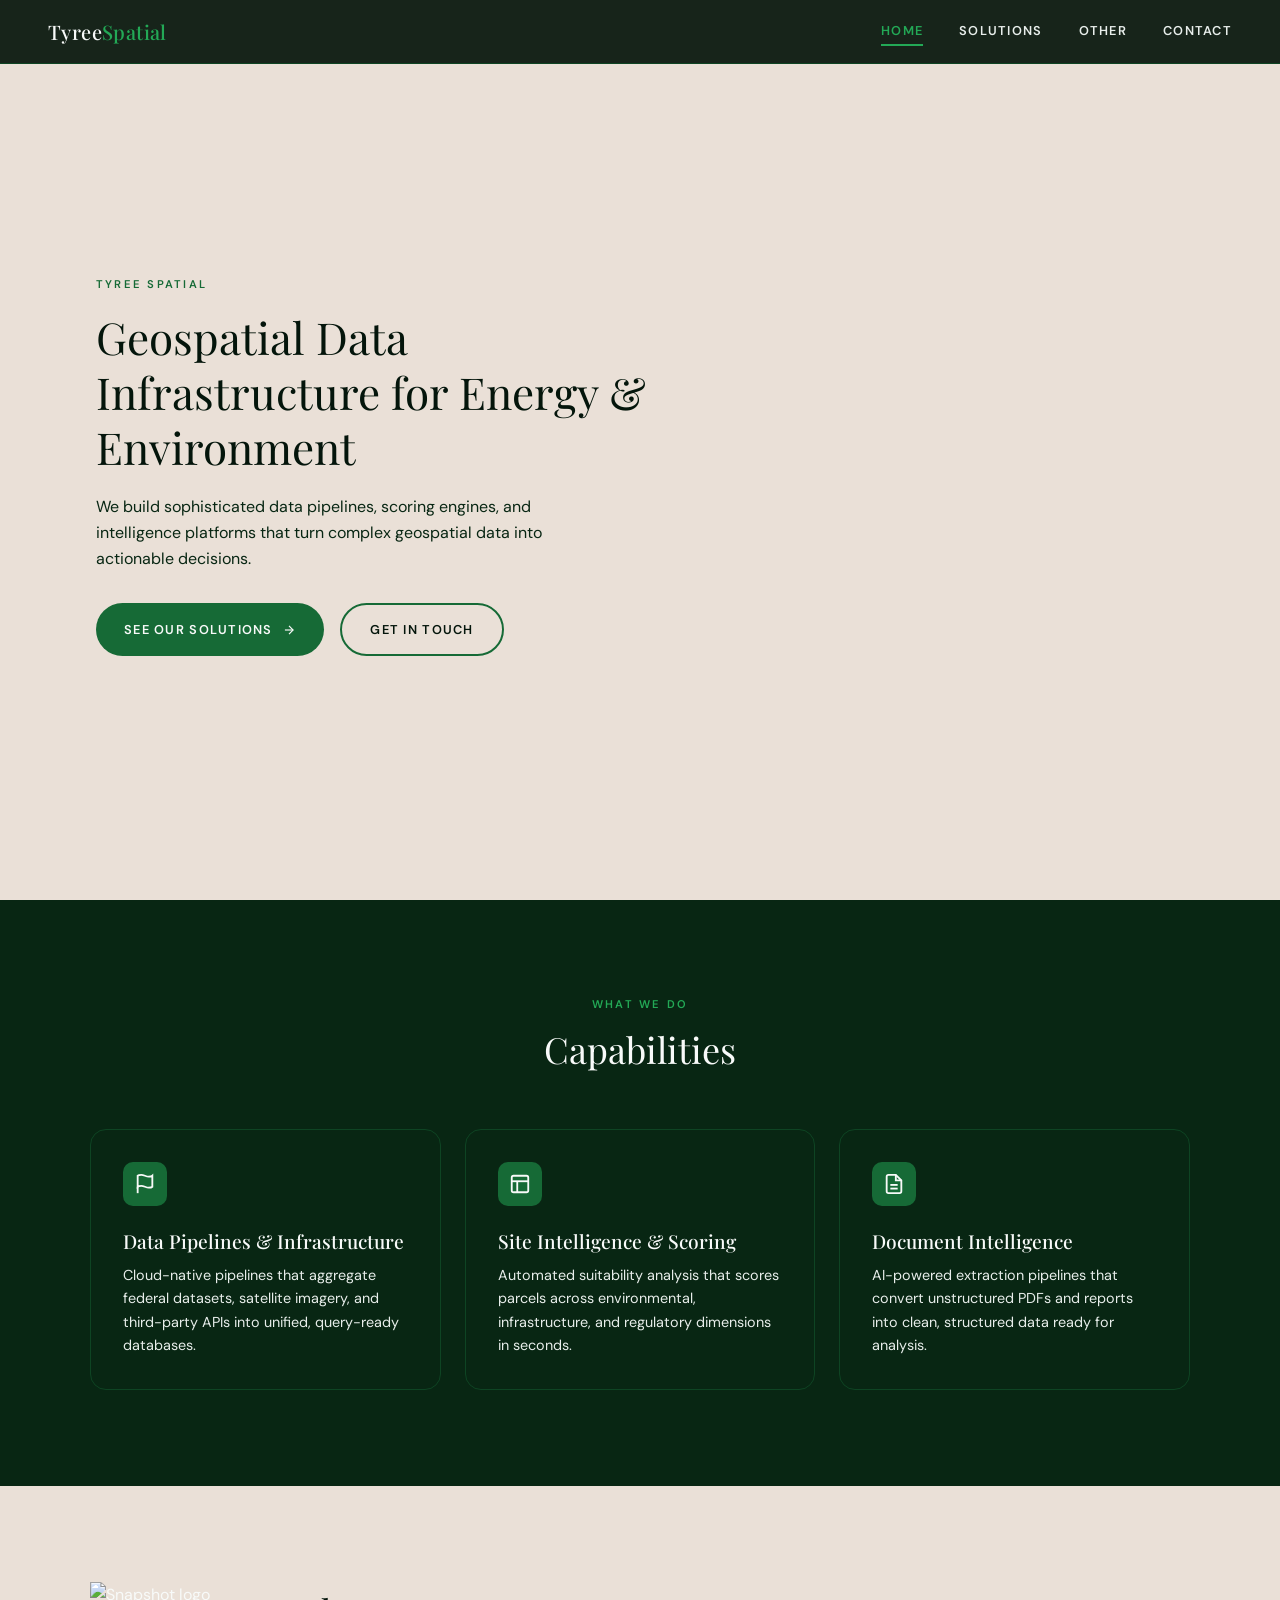
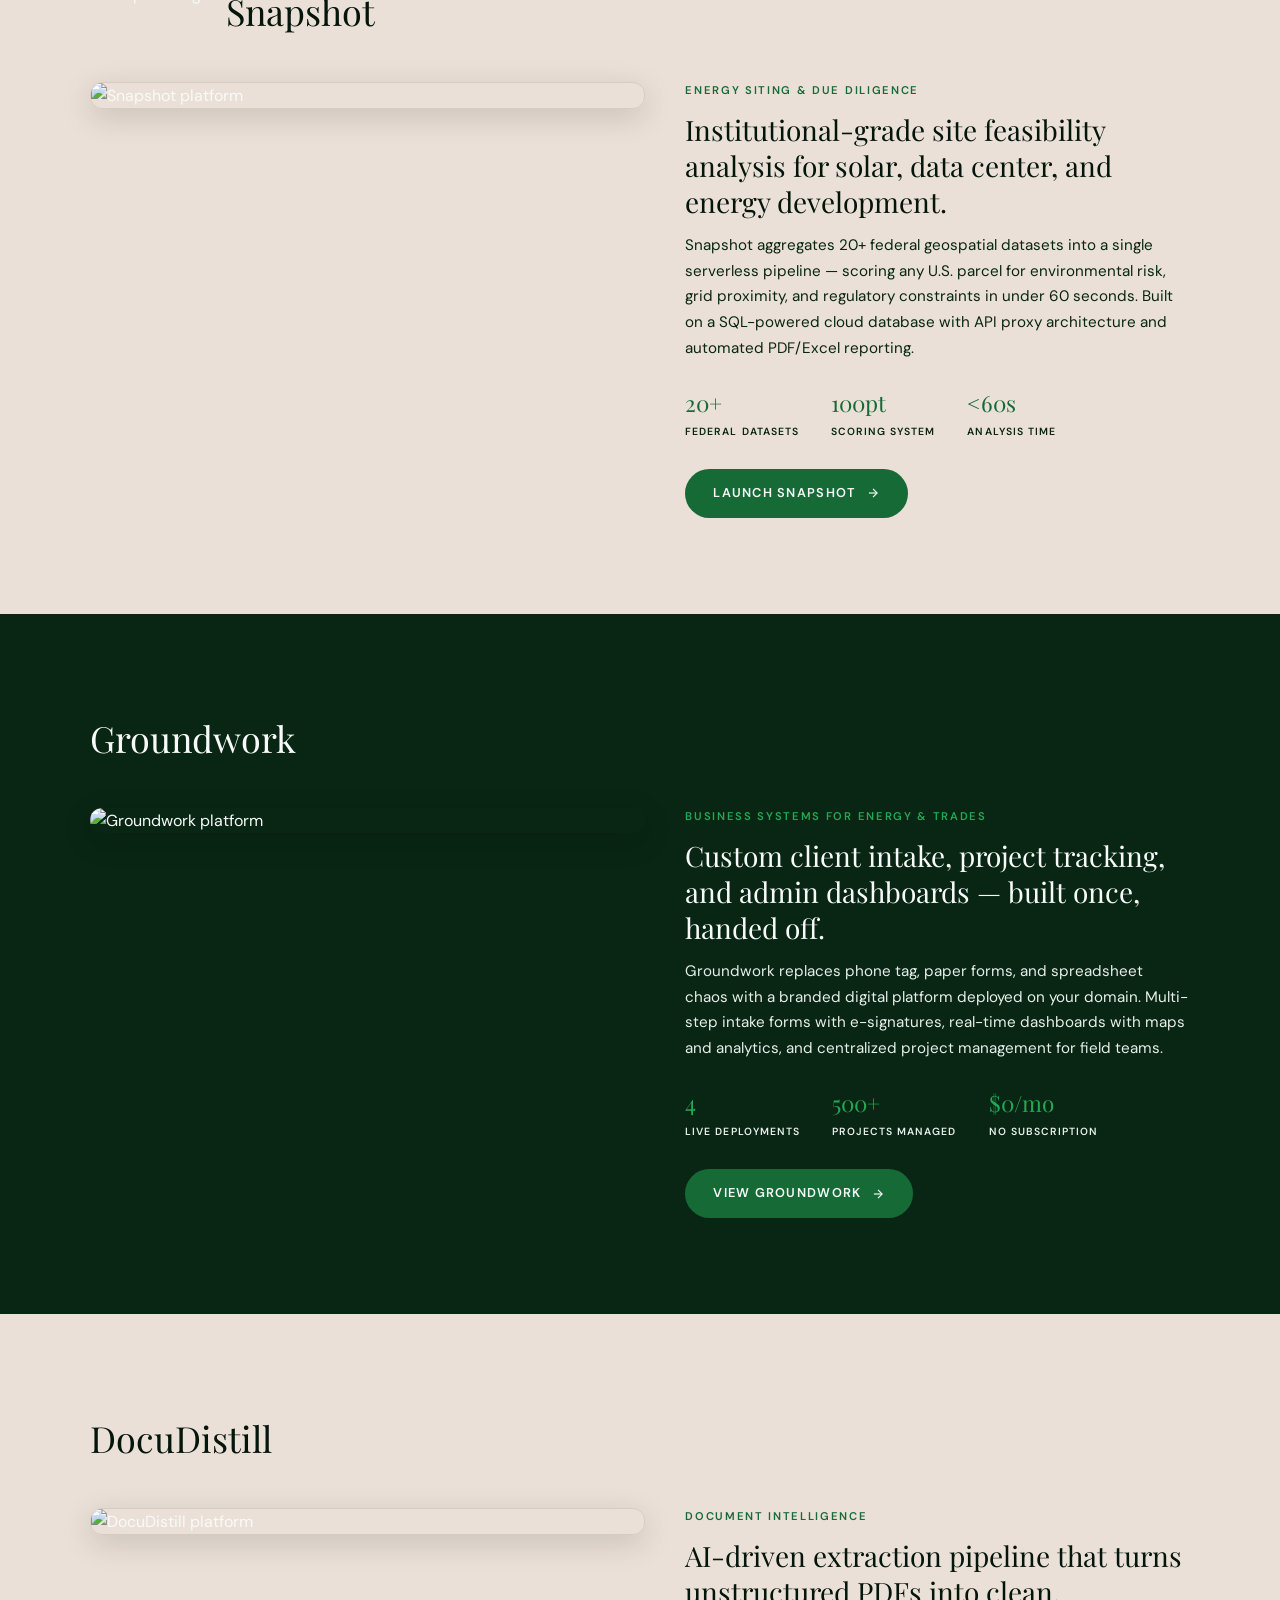
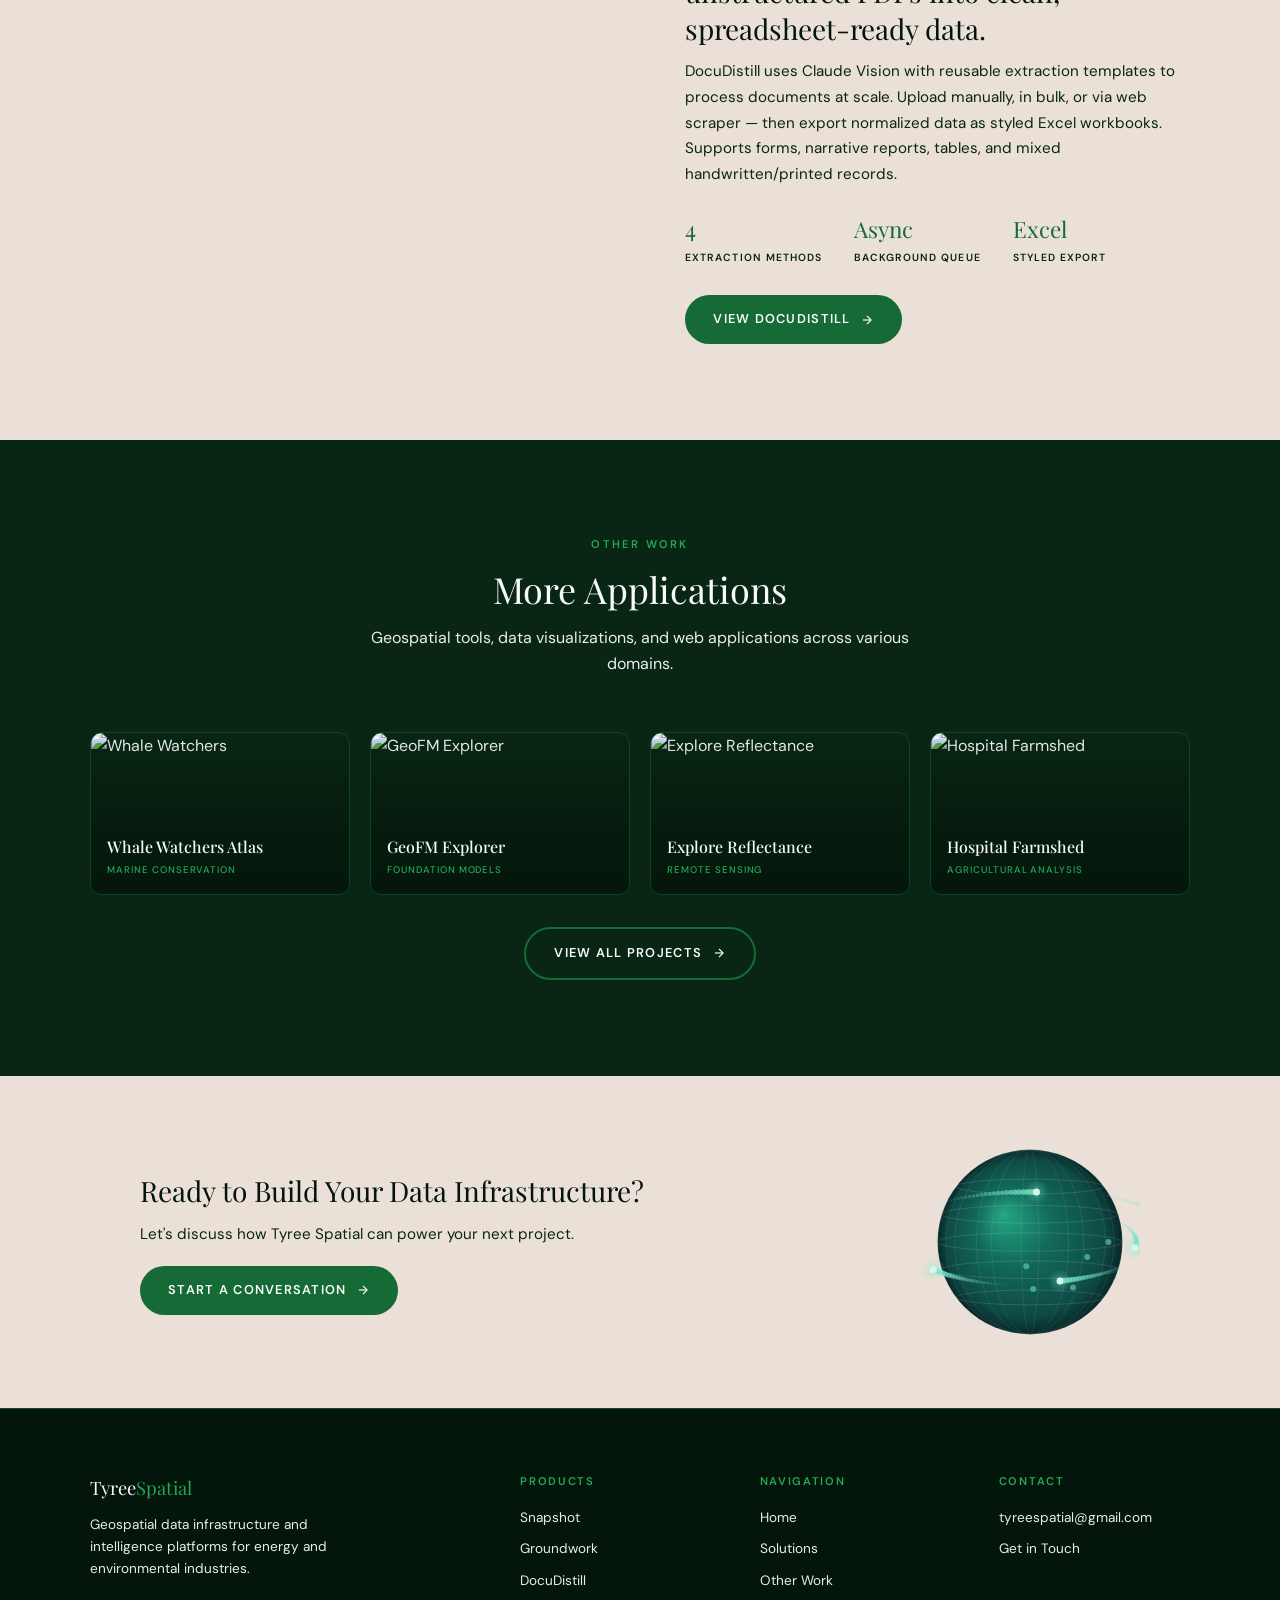
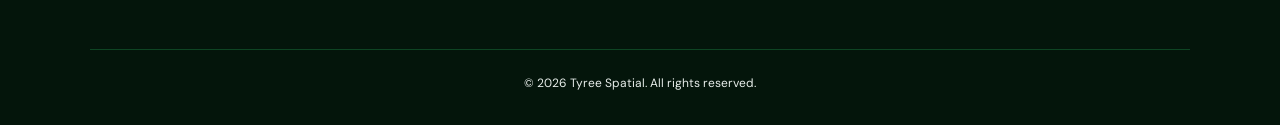
==== index.html @ fcd2a638 "Add files via upload" ====
<!DOCTYPE html>
<html lang="en">
<head>
    <meta charset="UTF-8">
    <meta name="viewport" content="width=device-width, initial-scale=1.0">
    <title>Tyree Spatial | Geospatial Data Infrastructure</title>
    <link rel="preconnect" href="https://fonts.googleapis.com">
    <link rel="preconnect" href="https://fonts.gstatic.com" crossorigin>
    <link href="https://fonts.googleapis.com/css2?family=Playfair+Display:wght@400;500;600&family=DM+Sans:wght@400;500;600&display=swap" rel="stylesheet">
    <link rel="stylesheet" href="styles.css">
    <style>
        /* HERO */
        .hero {
            min-height: 100vh;
            display: flex;
            align-items: center;
            padding: 6rem 2rem 4rem 6rem;
            background: var(--tan);
            position: relative;
            overflow: hidden;
        }

        .hero-content {
            position: relative;
            z-index: 10;
            max-width: 580px;
        }

        .hero-earth {
            position: absolute;
            right: -18%;
            top: 50%;
            transform: translateY(-50%);
            width: 60vw;
            max-width: 850px;
            opacity: 0.15;
            pointer-events: none;
        }

        .hero-label {
            font-size: 0.7rem;
            font-weight: 600;
            letter-spacing: 0.2em;
            text-transform: uppercase;
            color: var(--green-accent);
            margin-bottom: 1rem;
            opacity: 0;
            animation: fadeIn 0.8s ease-out 0.2s forwards;
        }

        .hero-headline {
            font-family: 'Playfair Display', serif;
            font-size: clamp(1.75rem, 4vw, 2.75rem);
            font-weight: 400;
            line-height: 1.25;
            color: var(--green-darkest);
            margin-bottom: 1.25rem;
            opacity: 0;
            animation: fadeIn 0.8s ease-out 0.4s forwards;
        }

        .hero-sub {
            font-size: 1rem;
            color: var(--green-dark);
            max-width: 500px;
            margin-bottom: 2rem;
            opacity: 0;
            animation: fadeIn 0.8s ease-out 0.6s forwards;
        }

        .hero-cta {
            display: flex;
            gap: 1rem;
            flex-wrap: wrap;
            opacity: 0;
            animation: fadeIn 0.8s ease-out 0.8s forwards;
        }

        /* WHAT WE DO */
        .capabilities-grid {
            display: grid;
            grid-template-columns: repeat(3, 1fr);
            gap: 1.5rem;
        }

        .cap-card {
            background: var(--green-dark);
            border: 1px solid var(--green-mid);
            border-radius: 16px;
            padding: 2rem;
            transition: all 0.4s ease;
        }

        .cap-card:hover {
            transform: translateY(-6px);
            border-color: var(--green-accent);
            box-shadow: 0 12px 32px rgba(0,0,0,0.3);
        }

        .cap-icon {
            width: 44px;
            height: 44px;
            background: var(--green-accent);
            border-radius: 10px;
            display: flex;
            align-items: center;
            justify-content: center;
            margin-bottom: 1.25rem;
        }

        .cap-icon svg {
            width: 22px;
            height: 22px;
            stroke: var(--white);
            fill: none;
        }

        .cap-title {
            font-family: 'Playfair Display', serif;
            font-size: 1.2rem;
            font-weight: 500;
            margin-bottom: 0.5rem;
        }

        .cap-desc {
            font-size: 0.9rem;
            color: var(--white-soft);
            line-height: 1.6;
        }

        /* FEATURED PRODUCT */
        .featured-header {
            max-width: 1100px;
            margin: 0 auto 2.5rem;
            display: flex;
            align-items: center;
            gap: 1rem;
        }

        .featured-header h2 {
            font-family: 'Playfair Display', serif;
            font-size: clamp(1.5rem, 3.5vw, 2.25rem);
            font-weight: 400;
        }

        .bg-tan .featured-header h2 { color: var(--green-darkest); }

        .featured-logo {
            height: 60px;
            width: auto;
        }

        .featured-layout {
            max-width: 1100px;
            margin: 0 auto;
            display: grid;
            grid-template-columns: 1.1fr 1fr;
            gap: 2.5rem;
            align-items: start;
        }

        .featured-image {
            border-radius: 12px;
            overflow: hidden;
            box-shadow: 0 8px 30px rgba(0,0,0,0.15);
            text-decoration: none;
            display: block;
        }

        .featured-image img {
            width: 100%;
            display: block;
        }

        .featured-image.placeholder {
            aspect-ratio: 16/10;
            background: var(--green-mid);
            display: flex;
            align-items: center;
            justify-content: center;
            border: 1px solid var(--green-mid);
        }

        .featured-image.placeholder svg {
            width: 64px;
            height: 64px;
            stroke: var(--green-light);
            fill: none;
            opacity: 0.5;
        }

        .bg-tan .featured-image { border: 1px solid var(--tan-soft); }

        .featured-label {
            font-size: 0.7rem;
            font-weight: 600;
            letter-spacing: 0.15em;
            text-transform: uppercase;
            color: var(--green-light);
            margin-bottom: 0.75rem;
        }

        .bg-tan .featured-label { color: var(--green-accent); }

        .featured-title {
            font-family: 'Playfair Display', serif;
            font-size: clamp(1.3rem, 2.5vw, 1.75rem);
            font-weight: 400;
            margin-bottom: 0.75rem;
            line-height: 1.3;
        }

        .bg-tan .featured-title { color: var(--green-darkest); }

        .featured-desc {
            font-size: 0.95rem;
            color: var(--white-soft);
            line-height: 1.7;
            margin-bottom: 1.5rem;
        }

        .bg-tan .featured-desc { color: var(--green-dark); }

        .featured-stats {
            display: flex;
            gap: 2rem;
            margin-bottom: 1.75rem;
        }

        .featured-stat-num {
            font-family: 'Playfair Display', serif;
            font-size: 1.4rem;
            color: var(--green-light);
        }

        .bg-tan .featured-stat-num { color: var(--green-accent); }

        .featured-stat-label {
            font-size: 0.65rem;
            font-weight: 600;
            letter-spacing: 0.1em;
            text-transform: uppercase;
            color: var(--white-soft);
            margin-top: 0.15rem;
        }

        .bg-tan .featured-stat-label { color: var(--green-dark); }

        /* OTHER WORK GRID */
        .other-grid {
            max-width: 1100px;
            margin: 0 auto;
            display: grid;
            grid-template-columns: repeat(4, 1fr);
            gap: 1.25rem;
        }

        .other-card {
            position: relative;
            aspect-ratio: 16/10;
            border-radius: 12px;
            overflow: hidden;
            text-decoration: none;
            border: 1px solid var(--green-mid);
            transition: all 0.4s ease;
        }

        .other-card:hover {
            transform: translateY(-6px);
            box-shadow: 0 12px 32px rgba(0,0,0,0.4);
            border-color: var(--green-accent);
        }

        .other-card img {
            width: 100%;
            height: 100%;
            object-fit: cover;
            transition: transform 0.5s ease;
        }

        .other-card:hover img { transform: scale(1.06); }

        .other-card::before {
            content: '';
            position: absolute;
            inset: 0;
            background: linear-gradient(to top, hsla(143,66%,5%,0.95) 0%, hsla(143,66%,5%,0.65) 40%, transparent 100%);
            z-index: 1;
        }

        .other-card-content {
            position: absolute;
            bottom: 0; left: 0; right: 0;
            padding: 1rem;
            z-index: 2;
        }

        .other-card-name {
            font-family: 'Playfair Display', serif;
            font-size: 1rem;
            font-weight: 500;
            color: var(--white);
            margin-bottom: 0.15rem;
        }

        .other-card-tag {
            font-size: 0.6rem;
            font-weight: 500;
            letter-spacing: 0.1em;
            text-transform: uppercase;
            color: var(--green-light);
        }

        .other-more {
            text-align: center;
            margin-top: 2rem;
        }

        /* CTA WITH GLOBE */
        .cta-bottom {
            padding: 3.5rem 2rem;
            background: var(--tan);
            overflow: hidden;
        }

        .cta-inner {
            max-width: 1000px;
            margin: 0 auto;
            display: grid;
            grid-template-columns: 1fr auto;
            align-items: center;
            gap: 2rem;
        }

        .cta-title {
            font-family: 'Playfair Display', serif;
            font-size: clamp(1.3rem, 3vw, 1.75rem);
            font-weight: 400;
            margin-bottom: 0.5rem;
            color: var(--green-darkest);
        }

        .cta-sub {
            font-size: 0.95rem;
            color: var(--green-dark);
            margin-bottom: 1.25rem;
            max-width: 450px;
        }

        .cta-globe-wrap {
            width: 220px;
            height: 220px;
        }

        .cta-canvas {
            width: 100%;
            height: 100%;
            display: block;
        }

        /* RESPONSIVE */
        @media (max-width: 900px) {
            .hero {
                padding: 6rem 2rem 3rem;
                text-align: center;
                justify-content: center;
            }
            .hero-content { max-width: 600px; margin: 0 auto; }
            .hero-cta { justify-content: center; }
            .hero-earth {
                right: -20%; top: auto; bottom: -30%;
                transform: none; width: 85vw; opacity: 0.1;
            }
            .capabilities-grid { grid-template-columns: 1fr; max-width: 420px; margin: 0 auto; }
            .featured-layout { grid-template-columns: 1fr; gap: 2rem; }
            .other-grid { grid-template-columns: repeat(2, 1fr); }
            .cta-inner { grid-template-columns: 1fr; text-align: center; }
            .cta-globe-wrap { width: 180px; height: 180px; margin: 0 auto; }
        }

        @media (max-width: 600px) {
            .hero { padding: 5rem 1.5rem 2.5rem; }
            .hero-headline { font-size: 1.5rem; }
            .hero-cta { flex-direction: column; align-items: center; }
            .btn { width: 100%; max-width: 280px; justify-content: center; }
        }
    </style>
</head>
<body>
    <div id="nav"></div>

    <!-- HERO -->
    <section class="hero">
        <img src="https://raw.githubusercontent.com/qtyree1328/TyreeSpatial_photos/refs/heads/main/earth.png" alt="" class="hero-earth">
        <div class="hero-content">
            <p class="hero-label">Tyree Spatial</p>
            <h1 class="hero-headline">Geospatial Data Infrastructure for Energy & Environment</h1>
            <p class="hero-sub">We build sophisticated data pipelines, scoring engines, and intelligence platforms that turn complex geospatial data into actionable decisions.</p>
            <div class="hero-cta">
                <a href="solutions.html" class="btn btn-primary">
                    See Our Solutions
                    <svg viewBox="0 0 24 24" stroke-width="2"><line x1="5" y1="12" x2="19" y2="12"></line><polyline points="12 5 19 12 12 19"></polyline></svg>
                </a>
                <a href="contact.html" class="btn btn-secondary dark">Get in Touch</a>
            </div>
        </div>
    </section>

    <!-- WHAT WE DO -->
    <section class="section bg-dark">
        <div class="section-header">
            <p class="section-label">What We Do</p>
            <h2 class="section-title">Capabilities</h2>
        </div>
        <div class="container">
            <div class="capabilities-grid">
                <div class="cap-card reveal">
                    <div class="cap-icon">
                        <svg viewBox="0 0 24 24" stroke-width="2"><path d="M4 15s1-1 4-1 5 2 8 2 4-1 4-1V3s-1 1-4 1-5-2-8-2-4 1-4 1z"></path><line x1="4" y1="22" x2="4" y2="15"></line></svg>
                    </div>
                    <h3 class="cap-title">Data Pipelines & Infrastructure</h3>
                    <p class="cap-desc">Cloud-native pipelines that aggregate federal datasets, satellite imagery, and third-party APIs into unified, query-ready databases.</p>
                </div>
                <div class="cap-card reveal">
                    <div class="cap-icon">
                        <svg viewBox="0 0 24 24" stroke-width="2"><rect x="3" y="3" width="18" height="18" rx="2"></rect><path d="M3 9h18"></path><path d="M9 21V9"></path></svg>
                    </div>
                    <h3 class="cap-title">Site Intelligence & Scoring</h3>
                    <p class="cap-desc">Automated suitability analysis that scores parcels across environmental, infrastructure, and regulatory dimensions in seconds.</p>
                </div>
                <div class="cap-card reveal">
                    <div class="cap-icon">
                        <svg viewBox="0 0 24 24" stroke-width="2"><path d="M14 2H6a2 2 0 0 0-2 2v16a2 2 0 0 0 2 2h12a2 2 0 0 0 2-2V8z"></path><polyline points="14 2 14 8 20 8"></polyline><line x1="16" y1="13" x2="8" y2="13"></line><line x1="16" y1="17" x2="8" y2="17"></line></svg>
                    </div>
                    <h3 class="cap-title">Document Intelligence</h3>
                    <p class="cap-desc">AI-powered extraction pipelines that convert unstructured PDFs and reports into clean, structured data ready for analysis.</p>
                </div>
            </div>
        </div>
    </section>

    <!-- SNAPSHOT -->
    <section class="section bg-tan" id="snapshot">
        <div class="featured-header reveal">
            <img src="https://raw.githubusercontent.com/qtyree1328/TyreeSpatial_photos/refs/heads/main/Snap_logo.png" alt="Snapshot logo" class="featured-logo">
            <h2>Snapshot</h2>
        </div>
        <div class="featured-layout">
            <a href="https://snapshot-tyree.web.app/" target="_blank" class="featured-image reveal">
                <img src="https://raw.githubusercontent.com/qtyree1328/TyreeSpatial_photos/refs/heads/main/snapshot1.png" alt="Snapshot platform">
            </a>
            <div class="reveal">
                <p class="featured-label">Energy Siting & Due Diligence</p>
                <h3 class="featured-title">Institutional-grade site feasibility analysis for solar, data center, and energy development.</h3>
                <p class="featured-desc">Snapshot aggregates 20+ federal geospatial datasets into a single serverless pipeline — scoring any U.S. parcel for environmental risk, grid proximity, and regulatory constraints in under 60 seconds. Built on a SQL-powered cloud database with API proxy architecture and automated PDF/Excel reporting.</p>
                <div class="featured-stats">
                    <div>
                        <div class="featured-stat-num">20+</div>
                        <div class="featured-stat-label">Federal Datasets</div>
                    </div>
                    <div>
                        <div class="featured-stat-num">100pt</div>
                        <div class="featured-stat-label">Scoring System</div>
                    </div>
                    <div>
                        <div class="featured-stat-num">&lt;60s</div>
                        <div class="featured-stat-label">Analysis Time</div>
                    </div>
                </div>
                <a href="https://snapshot-tyree.web.app/" target="_blank" class="btn btn-primary">
                    Launch Snapshot
                    <svg viewBox="0 0 24 24" stroke-width="2"><line x1="5" y1="12" x2="19" y2="12"></line><polyline points="12 5 19 12 12 19"></polyline></svg>
                </a>
            </div>
        </div>
    </section>

    <!-- GROUNDWORK -->
    <section class="section bg-dark" id="groundwork">
        <div class="featured-header reveal">
            <h2>Groundwork</h2>
        </div>
        <div class="featured-layout">
            <a href="https://qtyree1328.github.io/Lead-Forms/" target="_blank" class="featured-image reveal">
                <img src="https://raw.githubusercontent.com/qtyree1328/TyreeSpatial_photos/refs/heads/main/groundwork.png" alt="Groundwork platform">
            </a>
            <div class="reveal">
                <p class="featured-label">Business Systems for Energy & Trades</p>
                <h3 class="featured-title">Custom client intake, project tracking, and admin dashboards — built once, handed off.</h3>
                <p class="featured-desc">Groundwork replaces phone tag, paper forms, and spreadsheet chaos with a branded digital platform deployed on your domain. Multi-step intake forms with e-signatures, real-time dashboards with maps and analytics, and centralized project management for field teams.</p>
                <div class="featured-stats">
                    <div>
                        <div class="featured-stat-num">4</div>
                        <div class="featured-stat-label">Live Deployments</div>
                    </div>
                    <div>
                        <div class="featured-stat-num">500+</div>
                        <div class="featured-stat-label">Projects Managed</div>
                    </div>
                    <div>
                        <div class="featured-stat-num">$0/mo</div>
                        <div class="featured-stat-label">No Subscription</div>
                    </div>
                </div>
                <a href="https://qtyree1328.github.io/Lead-Forms/" target="_blank" class="btn btn-primary">
                    View Groundwork
                    <svg viewBox="0 0 24 24" stroke-width="2"><line x1="5" y1="12" x2="19" y2="12"></line><polyline points="12 5 19 12 12 19"></polyline></svg>
                </a>
            </div>
        </div>
    </section>

    <!-- DOCUDISTILL -->
    <section class="section bg-tan" id="docudistill">
        <div class="featured-header reveal">
            <h2>DocuDistill</h2>
        </div>
        <div class="featured-layout">
            <a href="https://qtyree1328.github.io/docudistill/" target="_blank" class="featured-image reveal">
                <img src="https://raw.githubusercontent.com/qtyree1328/TyreeSpatial_photos/refs/heads/main/DocuDistill.png" alt="DocuDistill platform">
            </a>
            <div class="reveal">
                <p class="featured-label">Document Intelligence</p>
                <h3 class="featured-title">AI-driven extraction pipeline that turns unstructured PDFs into clean, spreadsheet-ready data.</h3>
                <p class="featured-desc">DocuDistill uses Claude Vision with reusable extraction templates to process documents at scale. Upload manually, in bulk, or via web scraper — then export normalized data as styled Excel workbooks. Supports forms, narrative reports, tables, and mixed handwritten/printed records.</p>
                <div class="featured-stats">
                    <div>
                        <div class="featured-stat-num">4</div>
                        <div class="featured-stat-label">Extraction Methods</div>
                    </div>
                    <div>
                        <div class="featured-stat-num">Async</div>
                        <div class="featured-stat-label">Background Queue</div>
                    </div>
                    <div>
                        <div class="featured-stat-num">Excel</div>
                        <div class="featured-stat-label">Styled Export</div>
                    </div>
                </div>
                <a href="https://qtyree1328.github.io/docudistill/" target="_blank" class="btn btn-primary">
                    View DocuDistill
                    <svg viewBox="0 0 24 24" stroke-width="2"><line x1="5" y1="12" x2="19" y2="12"></line><polyline points="12 5 19 12 12 19"></polyline></svg>
                </a>
            </div>
        </div>
    </section>

    <!-- OTHER WORK -->
    <section class="section bg-dark">
        <div class="section-header">
            <p class="section-label">Other Work</p>
            <h2 class="section-title">More Applications</h2>
            <p class="section-subtitle">Geospatial tools, data visualizations, and web applications across various domains.</p>
        </div>
        <div class="other-grid">
            <a href="https://whalewatchersatlas.com/" class="other-card reveal" target="_blank">
                <img src="https://raw.githubusercontent.com/qtyree1328/TyreeSpatial_photos/refs/heads/main/Whale_watchers.png" alt="Whale Watchers">
                <div class="other-card-content">
                    <h3 class="other-card-name">Whale Watchers Atlas</h3>
                    <p class="other-card-tag">Marine Conservation</p>
                </div>
            </a>
            <a href="https://geospatialfms.com" class="other-card reveal" target="_blank">
                <img src="https://raw.githubusercontent.com/qtyree1328/TyreeSpatial_photos/refs/heads/main/geofm.jpg" alt="GeoFM Explorer">
                <div class="other-card-content">
                    <h3 class="other-card-name">GeoFM Explorer</h3>
                    <p class="other-card-tag">Foundation Models</p>
                </div>
            </a>
            <a href="https://explorereflectance.com/" class="other-card reveal" target="_blank">
                <img src="https://raw.githubusercontent.com/qtyree1328/TyreeSpatial_photos/refs/heads/main/Explore_reflectance.png" alt="Explore Reflectance">
                <div class="other-card-content">
                    <h3 class="other-card-name">Explore Reflectance</h3>
                    <p class="other-card-tag">Remote Sensing</p>
                </div>
            </a>
            <a href="https://hospitalfarmshed.com/" class="other-card reveal" target="_blank">
                <img src="https://raw.githubusercontent.com/qtyree1328/TyreeSpatial_photos/refs/heads/main/Farmshed.png" alt="Hospital Farmshed">
                <div class="other-card-content">
                    <h3 class="other-card-name">Hospital Farmshed</h3>
                    <p class="other-card-tag">Agricultural Analysis</p>
                </div>
            </a>
        </div>
        <div class="other-more">
            <a href="other.html" class="btn btn-secondary reveal">
                View All Projects
                <svg viewBox="0 0 24 24" stroke-width="2"><line x1="5" y1="12" x2="19" y2="12"></line><polyline points="12 5 19 12 12 19"></polyline></svg>
            </a>
        </div>
    </section>

    <!-- CTA WITH GLOBE -->
    <section class="cta-bottom">
        <div class="cta-inner">
            <div>
                <h2 class="cta-title reveal">Ready to Build Your Data Infrastructure?</h2>
                <p class="cta-sub reveal">Let's discuss how Tyree Spatial can power your next project.</p>
                <a href="contact.html" class="btn btn-primary reveal">
                    Start a Conversation
                    <svg viewBox="0 0 24 24" stroke-width="2"><line x1="5" y1="12" x2="19" y2="12"></line><polyline points="12 5 19 12 12 19"></polyline></svg>
                </a>
            </div>
            <div class="cta-globe-wrap">
                <canvas class="cta-canvas" id="globeCanvas"></canvas>
            </div>
        </div>
    </section>

    <div id="footer"></div>

    <script src="nav.js"></script>
    <script>
        document.getElementById('nav').innerHTML = getNav('Home');
        document.getElementById('footer').innerHTML = getFooter();
        initNav();
        initReveal();

        // Spinning Globe
        const canvas = document.getElementById('globeCanvas');
        const ctx = canvas.getContext('2d');
        let time = 0;
        function resizeCanvas() { canvas.width = canvas.offsetWidth; canvas.height = canvas.offsetHeight; }
        resizeCanvas();
        window.addEventListener('resize', resizeCanvas);
        function drawGlobe() {
            const w = canvas.width, h = canvas.height;
            ctx.clearRect(0, 0, w, h);
            const cx = w * 0.5, cy = h * 0.5, r = Math.min(w, h) * 0.42;
            const grad = ctx.createRadialGradient(cx - r * 0.3, cy - r * 0.3, 0, cx, cy, r);
            grad.addColorStop(0, '#25a882'); grad.addColorStop(0.4, '#126b5c'); grad.addColorStop(0.85, '#0e4a45'); grad.addColorStop(1, '#072828');
            ctx.beginPath(); ctx.arc(cx, cy, r, 0, Math.PI * 2); ctx.fillStyle = grad; ctx.fill();
            ctx.strokeStyle = 'rgba(255,255,255,0.12)'; ctx.lineWidth = 1;
            for (let i = -2; i <= 2; i++) { const latY = cy + i * r * 0.3; const latR = Math.sqrt(r * r - (i * r * 0.3) ** 2); if (latR > 0) { ctx.beginPath(); ctx.ellipse(cx, latY, latR, latR * 0.1, 0, 0, Math.PI * 2); ctx.stroke(); } }
            ctx.strokeStyle = 'rgba(255,255,255,0.08)';
            for (let i = 0; i < 6; i++) { const angle = (i / 6) * Math.PI + time * 0.15; const scaleX = Math.cos(angle); ctx.beginPath(); ctx.ellipse(cx, cy, Math.abs(scaleX) * r, r, 0, 0, Math.PI * 2); ctx.stroke(); }
            for (let i = 0; i < 6; i++) { const orbitR = r * (1.15 + i * 0.1); const speed = 0.25 + i * 0.08; const satAngle = time * speed + (i * Math.PI * 0.35); for (let t = 0; t < 25; t++) { const ta = satAngle - (t * 0.03); const tx = cx + Math.cos(ta) * orbitR; const ty = cy + Math.sin(ta) * orbitR * 0.35; ctx.fillStyle = 'rgba(120,230,200,' + ((1 - t / 25) * 0.8) + ')'; ctx.beginPath(); ctx.arc(tx, ty, 3 - (t / 25) * 2, 0, Math.PI * 2); ctx.fill(); } const sx = cx + Math.cos(satAngle) * orbitR; const sy = cy + Math.sin(satAngle) * orbitR * 0.35; ctx.fillStyle = '#fff'; ctx.beginPath(); ctx.arc(sx, sy, 3.5, 0, Math.PI * 2); ctx.fill(); const sg = ctx.createRadialGradient(sx, sy, 0, sx, sy, 12); sg.addColorStop(0, 'rgba(120,230,200,0.4)'); sg.addColorStop(1, 'rgba(120,230,200,0)'); ctx.fillStyle = sg; ctx.beginPath(); ctx.arc(sx, sy, 12, 0, Math.PI * 2); ctx.fill(); }
            ctx.fillStyle = 'rgba(100,220,180,0.6)';
            for (let i = 0; i < 8; i++) { const pa = time * 0.08 + (i * Math.PI * 0.25); const pl = Math.sin(i * 1.3) * 0.6; const px = cx + Math.cos(pa) * r * 0.85 * Math.sqrt(1 - pl * pl); const py = cy + pl * r * 0.85; if (Math.cos(pa) > -0.2) { ctx.beginPath(); ctx.arc(px, py, 3, 0, Math.PI * 2); ctx.fill(); } }
            time += 0.006; requestAnimationFrame(drawGlobe);
        }
        drawGlobe();
    </script>
</body>
</html>
---- styles.css ----
/* ============================================
   TYREE SPATIAL — Shared Styles
   ============================================ */

:root {
    --green-darkest: hsl(143, 66%, 5%);
    --green-dark: hsl(143, 66%, 9%);
    --green-mid: hsl(143, 66%, 16%);
    --green-accent: hsl(143, 66%, 25%);
    --green-light: hsl(143, 66%, 40%);
    --green-glow: hsla(143, 66%, 40%, 0.4);
    --tan: hsl(30, 30%, 88%);
    --tan-soft: hsl(30, 25%, 80%);
    --white: #f8faf9;
    --white-soft: #e8eeeb;
}

* { margin: 0; padding: 0; box-sizing: border-box; }
html { scroll-behavior: smooth; }

body {
    font-family: 'DM Sans', sans-serif;
    background: var(--green-dark);
    color: var(--white);
    overflow-x: hidden;
    line-height: 1.6;
}

a { color: inherit; text-decoration: none; }
img { max-width: 100%; display: block; }

/* ── NAV ────────────────────────────────── */
.nav {
    position: fixed;
    top: 0; left: 0; right: 0;
    z-index: 1000;
    background: rgba(5, 20, 10, 0.92);
    backdrop-filter: blur(12px);
    border-bottom: 1px solid var(--green-mid);
    padding: 0 3rem;
    height: 64px;
    display: flex;
    align-items: center;
    justify-content: space-between;
}

.nav-brand {
    font-family: 'Playfair Display', serif;
    font-size: 1.25rem;
    font-weight: 500;
    color: var(--white);
    letter-spacing: 0.02em;
}

.nav-brand span {
    color: var(--green-light);
}

.nav-links {
    display: flex;
    gap: 2.25rem;
    list-style: none;
    align-items: center;
}

.nav-links a {
    font-size: 0.8rem;
    font-weight: 600;
    letter-spacing: 0.1em;
    text-transform: uppercase;
    color: var(--white-soft);
    transition: color 0.3s;
    position: relative;
}

.nav-links a::after {
    content: '';
    position: absolute;
    bottom: -4px;
    left: 0;
    width: 0;
    height: 2px;
    background: var(--green-light);
    transition: width 0.3s;
}

.nav-links a:hover,
.nav-links a.active {
    color: var(--green-light);
}

.nav-links a:hover::after,
.nav-links a.active::after {
    width: 100%;
}

.nav-toggle {
    display: none;
    background: none;
    border: none;
    cursor: pointer;
    padding: 0.5rem;
    z-index: 10;
}

.nav-toggle span {
    display: block;
    width: 22px;
    height: 2px;
    background: var(--white);
    margin: 5px 0;
    transition: all 0.3s;
    transform-origin: center;
}

.nav-toggle.open span:nth-child(1) {
    transform: translateY(7px) rotate(45deg);
}

.nav-toggle.open span:nth-child(2) {
    opacity: 0;
}

.nav-toggle.open span:nth-child(3) {
    transform: translateY(-7px) rotate(-45deg);
}

/* ── BUTTONS ────────────────────────────── */
.btn {
    display: inline-flex;
    align-items: center;
    gap: 0.6rem;
    font-size: 0.8rem;
    font-weight: 600;
    letter-spacing: 0.1em;
    text-transform: uppercase;
    text-decoration: none;
    padding: 0.9rem 1.75rem;
    border-radius: 50px;
    transition: all 0.3s ease;
    border: none;
    cursor: pointer;
}

.btn-primary {
    background: var(--green-accent);
    color: var(--white);
}

.btn-primary:hover {
    background: var(--green-light);
    transform: translateY(-2px);
}

.btn-secondary {
    background: transparent;
    color: var(--white);
    border: 2px solid var(--green-accent);
}

.btn-secondary:hover {
    border-color: var(--green-light);
    color: var(--green-light);
    transform: translateY(-2px);
}

.btn-secondary.dark {
    color: var(--green-darkest);
    border-color: var(--green-accent);
}

.btn-secondary.dark:hover {
    color: var(--green-light);
    border-color: var(--green-light);
}

.btn svg {
    width: 14px;
    height: 14px;
    stroke: currentColor;
    fill: none;
}

/* ── SECTION UTILITIES ──────────────────── */
.section {
    padding: 6rem 2rem;
}

.section-header {
    max-width: 800px;
    margin: 0 auto 3.5rem;
    text-align: center;
}

.section-label {
    font-size: 0.7rem;
    font-weight: 600;
    letter-spacing: 0.2em;
    text-transform: uppercase;
    color: var(--green-light);
    margin-bottom: 0.75rem;
}

.section-title {
    font-family: 'Playfair Display', serif;
    font-size: clamp(1.5rem, 3.5vw, 2.25rem);
    font-weight: 400;
    color: var(--white);
    line-height: 1.3;
}

.section-subtitle {
    font-size: 1rem;
    color: var(--white-soft);
    margin-top: 0.75rem;
    max-width: 600px;
    margin-left: auto;
    margin-right: auto;
}

.bg-dark { background: var(--green-dark); }
.bg-darker { background: var(--green-darkest); }
.bg-tan { background: var(--tan); }

.bg-tan .section-title { color: var(--green-darkest); }
.bg-tan .section-subtitle { color: var(--green-dark); }
.bg-tan .section-label { color: var(--green-accent); }

/* ── CONTAINER ──────────────────────────── */
.container {
    max-width: 1100px;
    margin: 0 auto;
}

/* ── ANIMATIONS ─────────────────────────── */
@keyframes fadeIn {
    from { opacity: 0; transform: translateY(12px); }
    to   { opacity: 1; transform: translateY(0); }
}

.reveal {
    opacity: 0;
    transform: translateY(25px);
    transition: all 0.6s ease;
}

.reveal.active {
    opacity: 1;
    transform: translateY(0);
}

/* ── FOOTER ─────────────────────────────── */
.footer {
    background: var(--green-darkest);
    padding: 4rem 2rem 2rem;
    border-top: 1px solid var(--green-mid);
}

.footer-grid {
    max-width: 1100px;
    margin: 0 auto;
    display: grid;
    grid-template-columns: 2fr 1fr 1fr 1fr;
    gap: 3rem;
}

.footer-brand {
    font-family: 'Playfair Display', serif;
    font-size: 1.15rem;
    color: var(--white);
    margin-bottom: 0.75rem;
}

.footer-brand span { color: var(--green-light); }

.footer-tagline {
    font-size: 0.85rem;
    color: var(--white-soft);
    line-height: 1.6;
    max-width: 280px;
}

.footer-col h4 {
    font-size: 0.7rem;
    font-weight: 600;
    letter-spacing: 0.15em;
    text-transform: uppercase;
    color: var(--green-light);
    margin-bottom: 1rem;
}

.footer-col a {
    display: block;
    font-size: 0.85rem;
    color: var(--white-soft);
    margin-bottom: 0.6rem;
    transition: color 0.3s;
}

.footer-col a:hover { color: var(--green-light); }

.footer-bottom {
    max-width: 1100px;
    margin: 3rem auto 0;
    padding-top: 1.5rem;
    border-top: 1px solid var(--green-mid);
    text-align: center;
    font-size: 0.75rem;
    color: var(--white-soft);
}

/* ── RESPONSIVE ─────────────────────────── */
@media (max-width: 900px) {
    .nav { padding: 0 1.5rem; }

    .nav-links {
        position: absolute;
        top: 64px; left: 0; right: 0;
        background: rgba(5, 20, 10, 0.97);
        backdrop-filter: blur(12px);
        flex-direction: column;
        padding: 0 1.5rem;
        gap: 0;
        border-bottom: 1px solid var(--green-mid);
        max-height: 0;
        overflow: hidden;
        transition: max-height 0.4s ease, padding 0.4s ease;
    }

    .nav-links.open {
        max-height: 320px;
        padding: 1rem 1.5rem 1.5rem;
    }

    .nav-links a {
        padding: 0.75rem 0;
        font-size: 0.9rem;
        border-bottom: 1px solid rgba(255,255,255,0.06);
    }

    .nav-links a:last-child {
        border-bottom: none;
    }

    .nav-links a::after { display: none; }

    .nav-toggle { display: block; }

    .footer-grid {
        grid-template-columns: 1fr 1fr;
        gap: 2rem;
    }
}

@media (max-width: 600px) {
    .section { padding: 4rem 1.5rem; }

    .footer-grid {
        grid-template-columns: 1fr;
    }
}
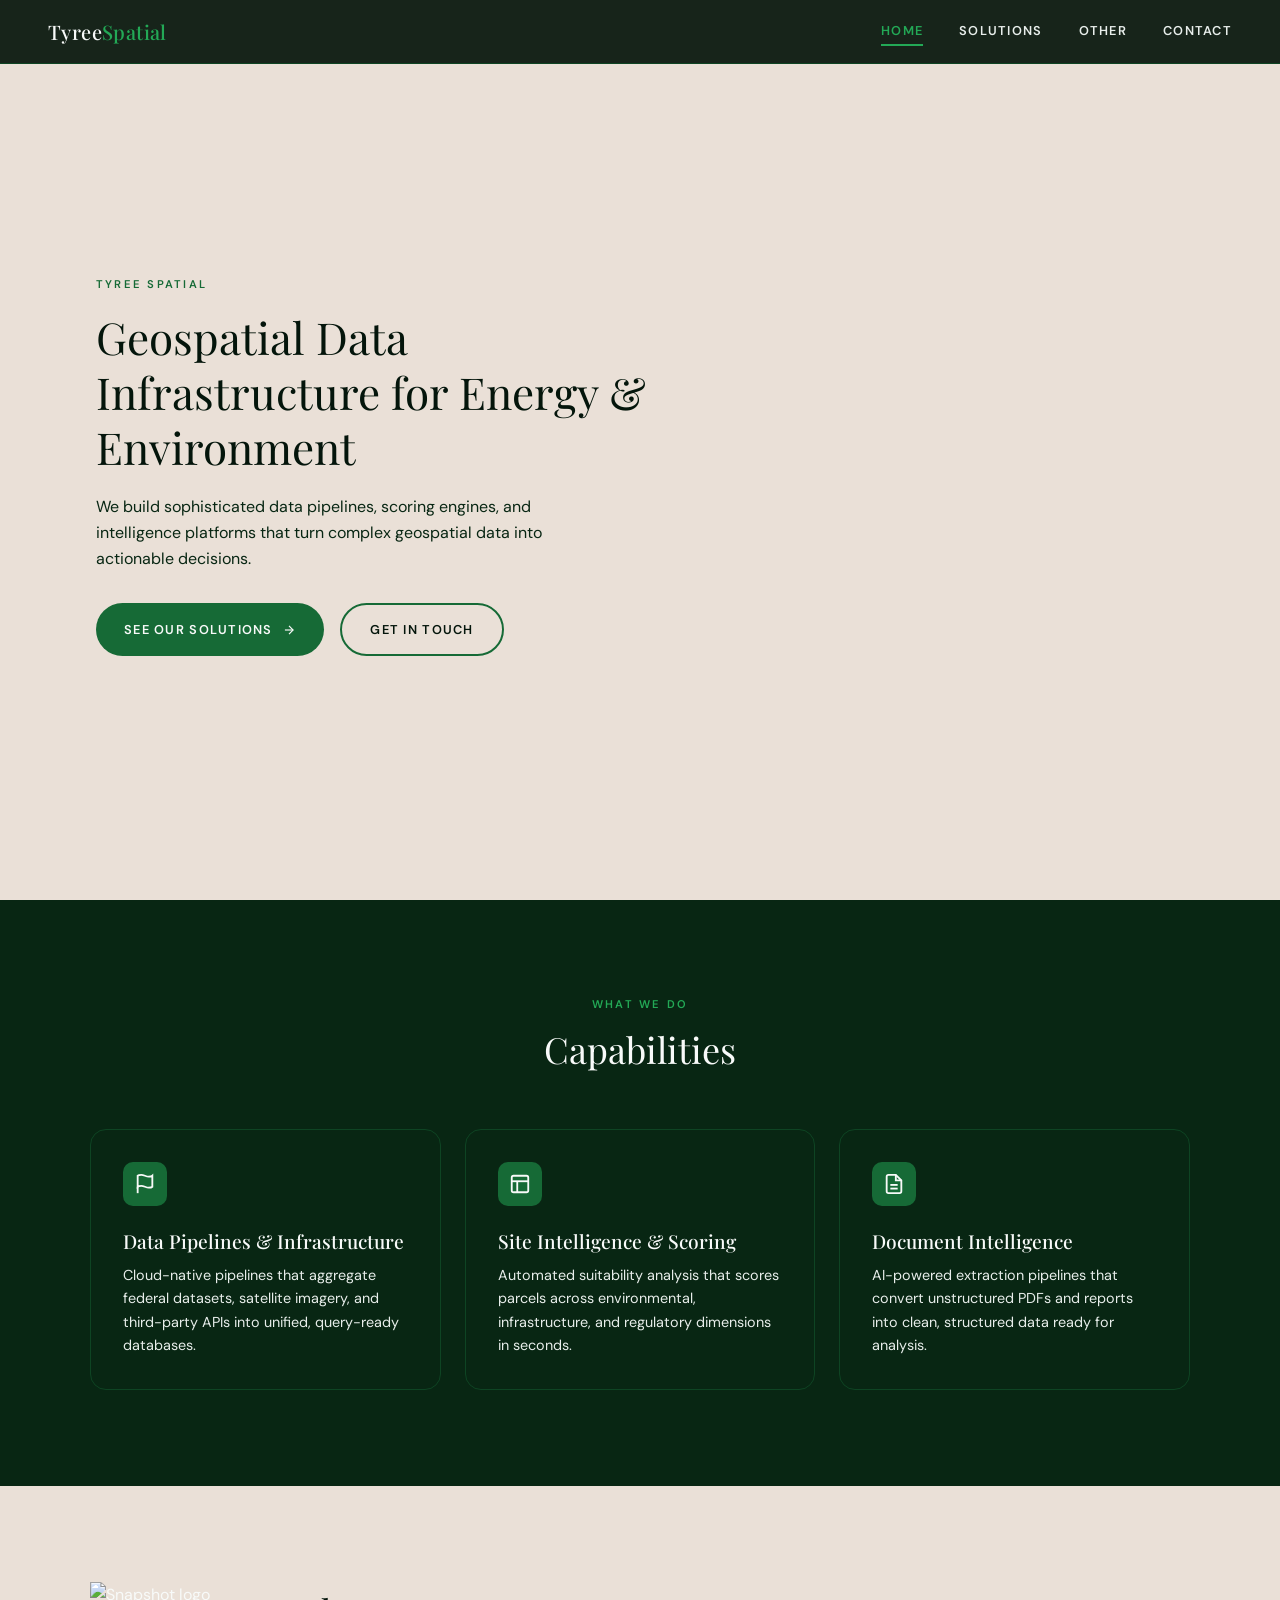
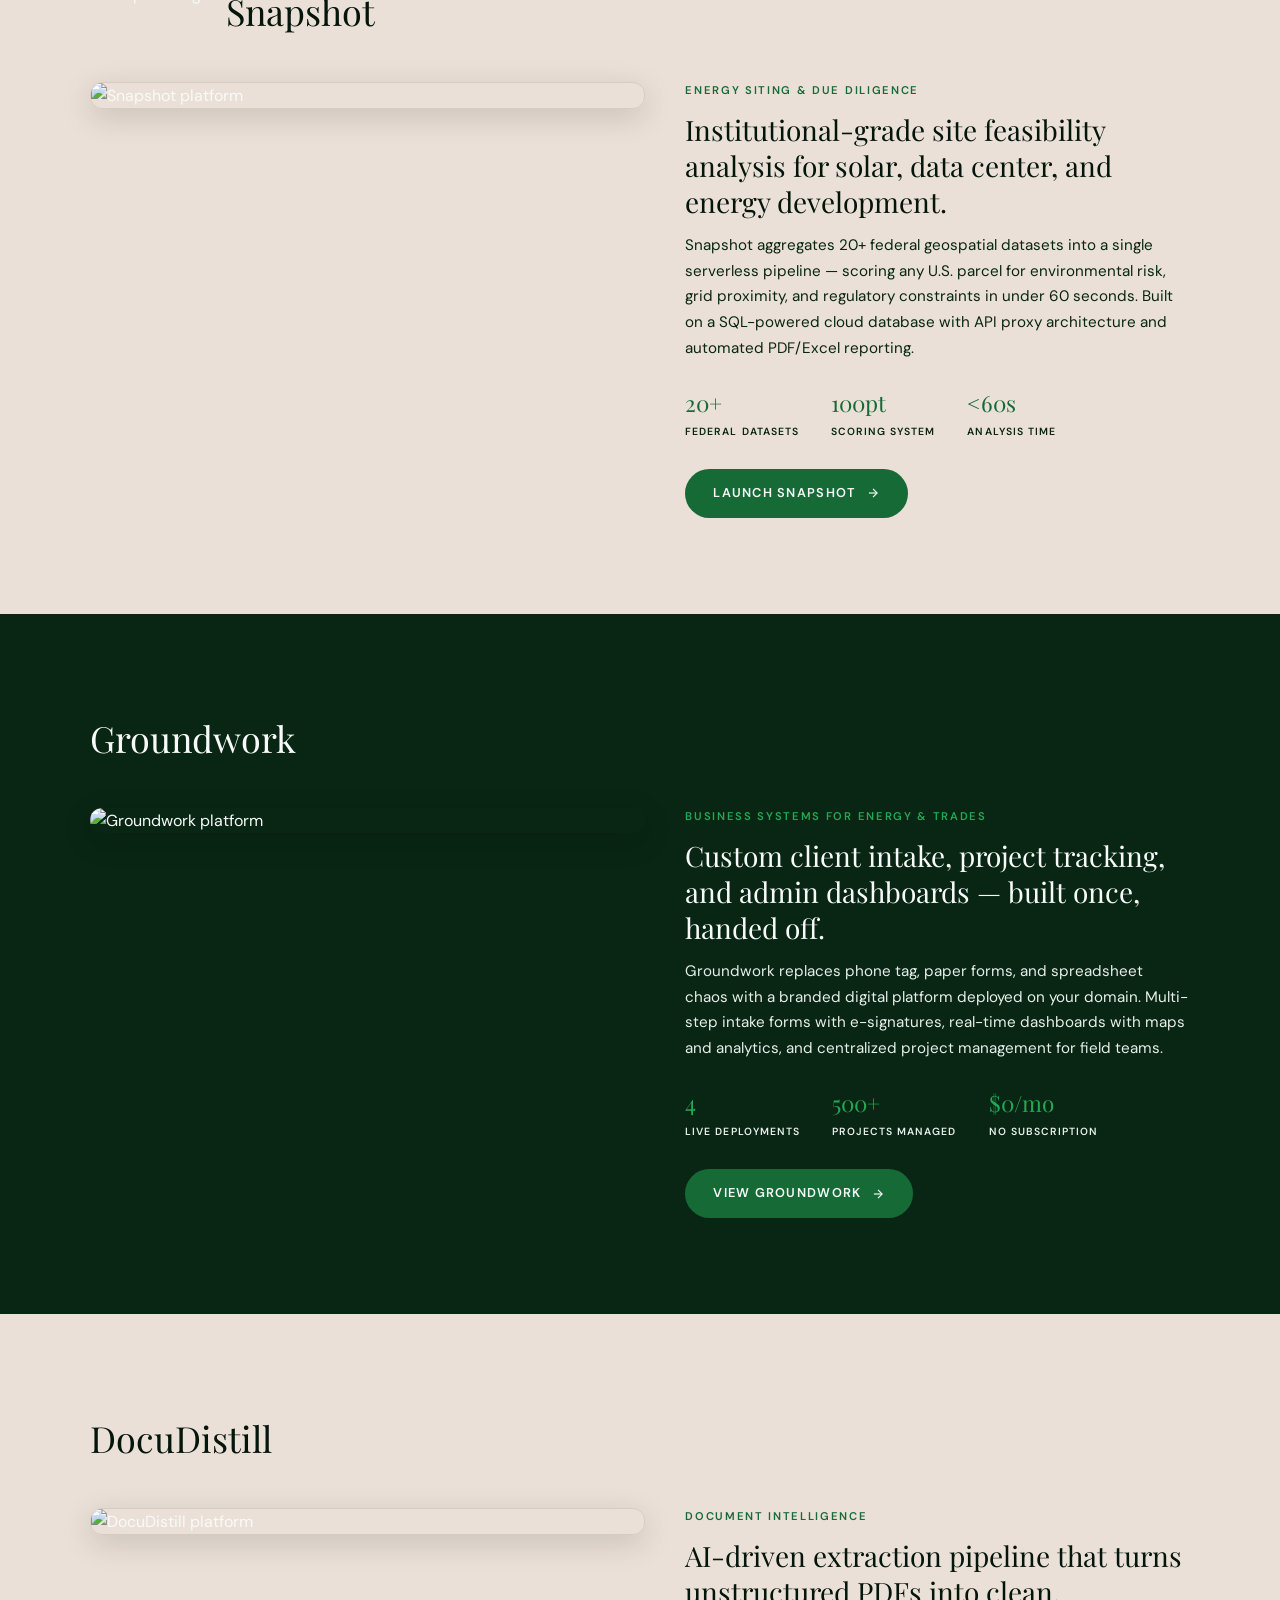
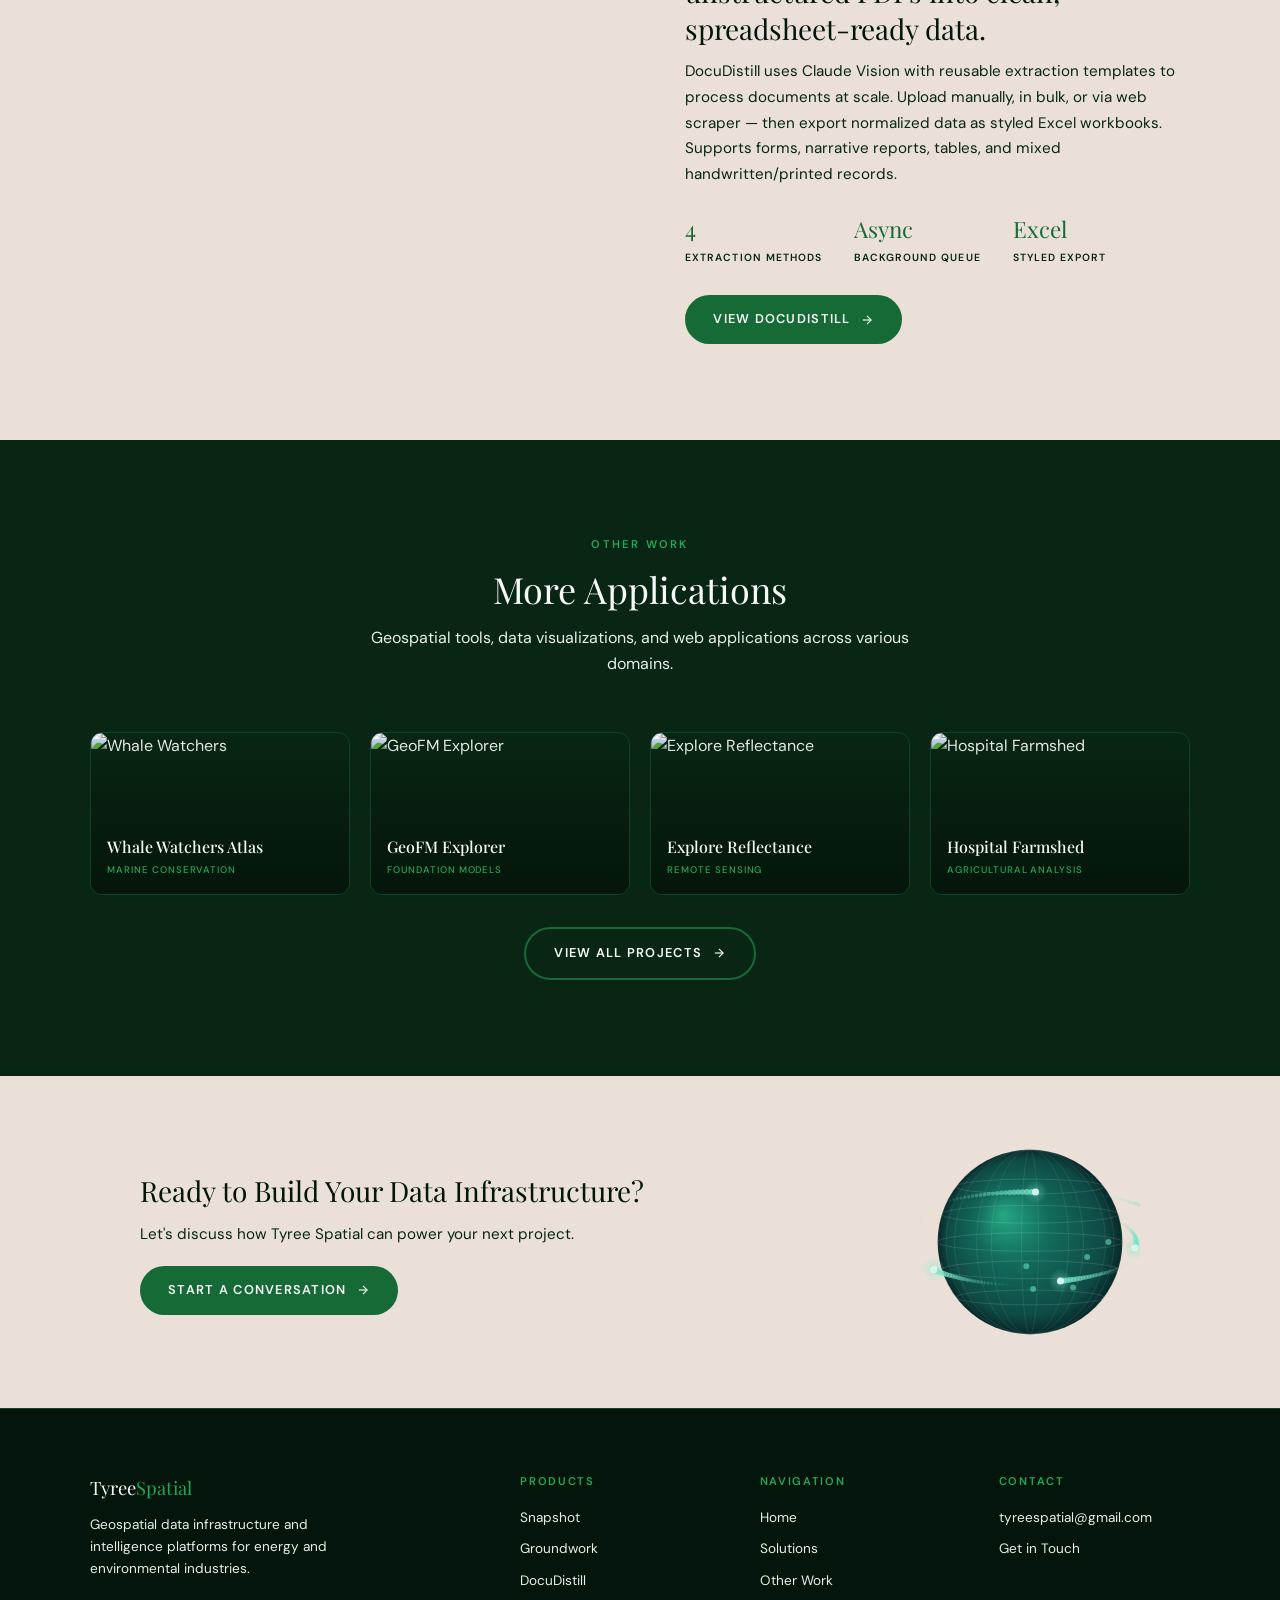
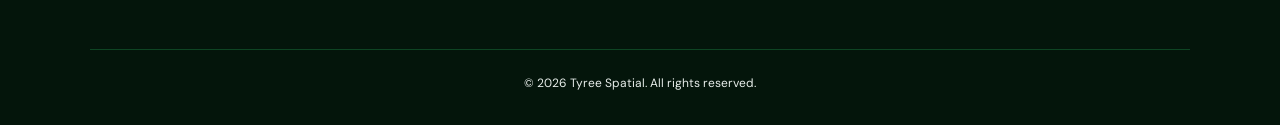
==== commit f8bc87df: "Update Groundwork and DocuDistill links to custom subdomains - groundwork.tyreespatial.com replaces " ====
--- a/index.html
+++ b/index.html
@@ -481,7 +481,7 @@
             <h2>Groundwork</h2>
         </div>
         <div class="featured-layout">
-            <a href="https://qtyree1328.github.io/Lead-Forms/" target="_blank" class="featured-image reveal">
+            <a href="https://groundwork.tyreespatial.com/" target="_blank" class="featured-image reveal">
                 <img src="https://raw.githubusercontent.com/qtyree1328/TyreeSpatial_photos/refs/heads/main/groundwork.png" alt="Groundwork platform">
             </a>
             <div class="reveal">
@@ -502,7 +502,7 @@
                         <div class="featured-stat-label">No Subscription</div>
                     </div>
                 </div>
-                <a href="https://qtyree1328.github.io/Lead-Forms/" target="_blank" class="btn btn-primary">
+                <a href="https://groundwork.tyreespatial.com/" target="_blank" class="btn btn-primary">
                     View Groundwork
                     <svg viewBox="0 0 24 24" stroke-width="2"><line x1="5" y1="12" x2="19" y2="12"></line><polyline points="12 5 19 12 12 19"></polyline></svg>
                 </a>
@@ -516,7 +516,7 @@
             <h2>DocuDistill</h2>
         </div>
         <div class="featured-layout">
-            <a href="https://qtyree1328.github.io/docudistill/" target="_blank" class="featured-image reveal">
+            <a href="https://docudistill.tyreespatial.com/" target="_blank" class="featured-image reveal">
                 <img src="https://raw.githubusercontent.com/qtyree1328/TyreeSpatial_photos/refs/heads/main/DocuDistill.png" alt="DocuDistill platform">
             </a>
             <div class="reveal">
@@ -537,7 +537,7 @@
                         <div class="featured-stat-label">Styled Export</div>
                     </div>
                 </div>
-                <a href="https://qtyree1328.github.io/docudistill/" target="_blank" class="btn btn-primary">
+                <a href="https://docudistill.tyreespatial.com/" target="_blank" class="btn btn-primary">
                     View DocuDistill
                     <svg viewBox="0 0 24 24" stroke-width="2"><line x1="5" y1="12" x2="19" y2="12"></line><polyline points="12 5 19 12 12 19"></polyline></svg>
                 </a>
